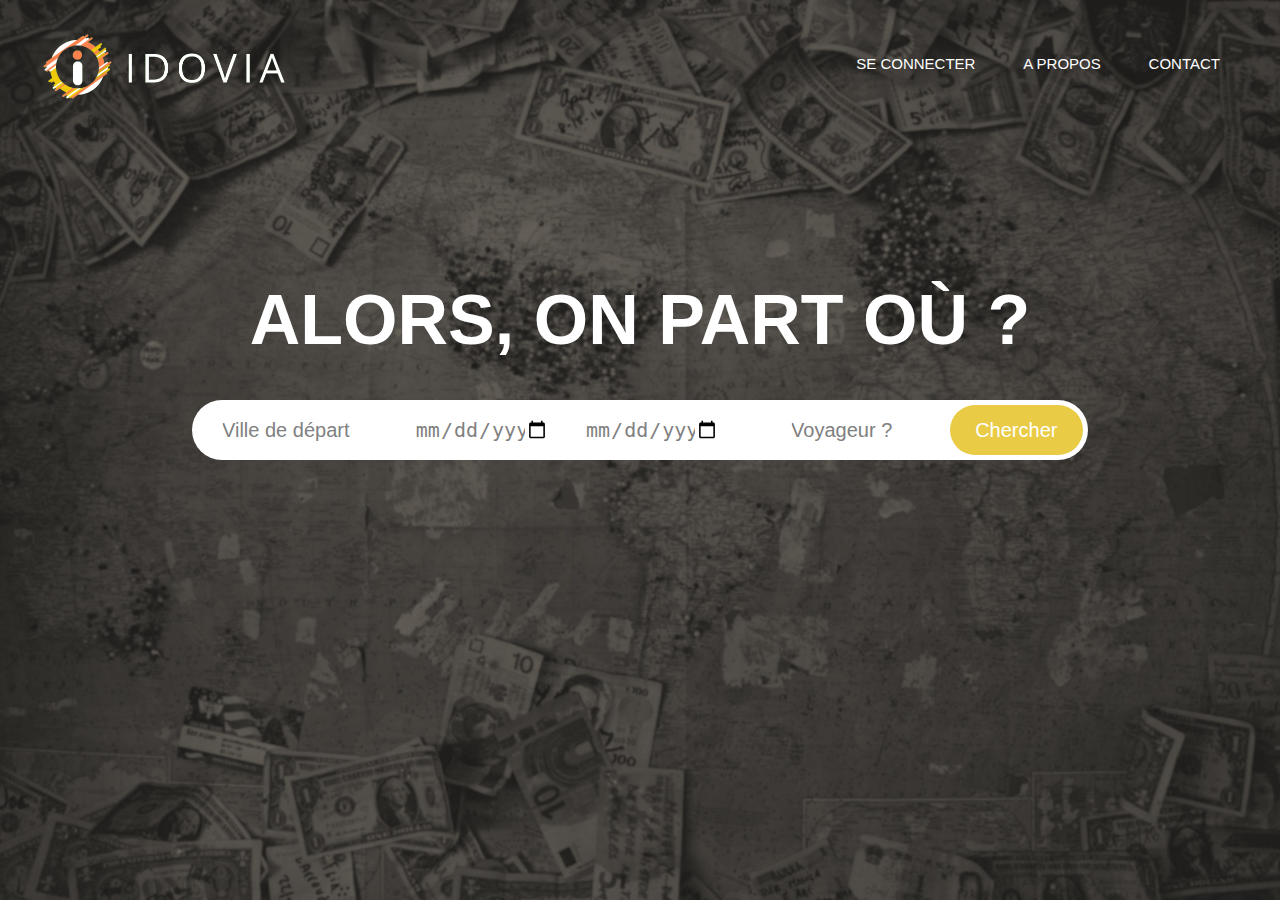
==== src/main/resources/templates/index.html @ ca33d54c "add html and css" ====
<!DOCTYPE html>
<html>
	<head>
		<meta charset="UTF-8">
		<title>Jowe Boy&apos;s Website</title>
		<link rel="stylesheet" href="css/home/computer.css">
	</head>

	<body>
		<header>
			<div class="row">
				<div class="logo">
					<img src="img/idovia-white-logo.png" alt="oe_logo">
				</div>
				<ul class="main-nav">
					<li><a href="">SE CONNECTER</a></li>
					<li><a href="">A PROPOS</a></li>
					<li><a href="">CONTACT</a></li>
				</ul>
			</div>
			<div class="hero">
				<h1>ALORS, ON PART OÙ ?</h1>
				<div class="contact-form">
					<div class="block-city"> 
						<select class="city" name="city">
							<option value="-1" selected>Ville de départ</option>
							<option value="Paris">Paris </option>
							<option value="Lyon">Lyon </option>
							<option value="Lille">Lille </option>
							<option value="Marseille">Marseille </option>
							<option value="Metz">Metz </option>
							<option value="Rennes">Rennes </option>
							<option value="Bordeaux">Bordeaux </option>
							<option value="Nantes">Nantes </option>
							<option value="Metz">Metz </option>
							<option value="Strasbourg">Strasbourg </option>
							<option value="Nice">Nice </option>
						</select>
					</div>
					<div class="block-date"> 
						<input class="date" type="date" name="dateDeparture" placeholder="Début">
					</div>
					<div class="block-date"> 
						<input class="date" type="date" name="dateArrival" placeholder="Fin">
					</div>
					<div class="block-traveler"> 
						<select class="traveler" name="traveler">
							<option value="-1" selected>Voyageur ?</option>
							<option value="1">1 voyageur </option>
							<option value="2">2 voyageurs </option>
						</select>					</div>
					<div class="block-button"> 
						<input class="button-search" type="submit" value="Chercher">
					</div>
				</div>
			</div>
		</header>
	</body>

	<datalist id="cities">
		<option value="Paris"> </option>
		<option value="Lyon"> </option>
		<option value="Lille"> </option>
		<option value="Marseille"> </option>
		<option value="Metz"> </option>
		<option value="Rennes"> </option>
		<option value="Bordeaux"> </option>
		<option value="Nantes"> </option>
		<option value="Metz"> </option>
		<option value="Strasbourg"> </option>
		<option value="Nice"> </option>
	</datalist>

</html>
---- src/main/resources/templates/css/home/computer.css ----
* {
	margin: 0;
	padding: 0;
}

body {
	font-family: monospace;
}

header {
	background-image: url(../../img/background.jpg);
	height: 100vh;
	background-size: cover;
	background-position: center;
}

.main-nav {
	float: right;
	list-style: none;
	margin-top: 55px;
}

.main-nav li {
	display: inline-block;
}

.main-nav li a {
	color: white;
	text-decoration: none;
	padding: 5px 20px;
	font-family: "Roboto", sans-serif;
	font-size: 15px;
}

.main-nav li.active a {
	border-bottom: 1px solid white;
}

.main-nav li a:hover {
	border-bottom: 1px solid white;
}

.logo {
	width: 100px;
	height: auto;
	float: left;
	margin-top: 30px;
}

.logo img {
	width: 250px;

}

.row {
	max-width: 1200px;
	margin: auto;
}

.hero {
	position: absolute;
	top: 100px;
	width: 100%;
}

h1 {
	font-family: "Roboto", sans-serif;
	color: white;
	text-transform: uppercase;
	font-size: 70px;
	text-align: center;
	margin-top: 180px;
	margin-bottom: 40px;
}

.button {
	text-align: center;
	margin-top: 50px;
}

.btn {
	font-family: "Roboto", sans-serif;
	border: 1px solid white;
	padding: 10px 30px;
	color: white;
	margin-right: 5px;
	font-size: 13px;
	text-transform: uppercase;
	text-decoration: none;
}

.btn-one {
	background-color: #f18f01;
}

.button:hover {
	background-color: #f18f01;
	transition: all 0.2s ease-in;
}

.grid-container {
	display: grid;
  	grid-template-columns: auto auto;
  	padding: 10px;
}

.grid-item {
	padding: 20px;
}

.service {
	background-image: url(assets/img-banner@2x.png);
	height: 100vh;
	background-size: cover;
	background-position: center;
}


.contact-form {
	font-family: "Arial", "Helvetica", sans-serif;
	margin-left: 15%;
	margin-right: 15%;
	height: 60px;
	background-color: white;
	border-radius: 40px;
	display: flex;
}


.contact-form .block{
	background-color: white;
	border-radius: 40px;
}

input {
	font-size: 20px;
	border: none;
	height: 100%;
	width: 100%;
	border-radius: 40px;
	color: grey;
}

select {
	font-size: 20px;
	color: grey;
	border: none;
	height: 100%;
	width: 100%;
	border-radius: 40px;
	text-decoration: none;
	background-color: white;
	-webkit-appearance: none;
   -moz-appearance: none;
   	appearance: none;       /* Remove default arrow */
}

.contact-form .block-city {
	height: 60px;
	margin-left: 30px;
	border-radius: 40px;
	width: 20%;
}

.contact-form .block-date {
	height: 60px;
	width: 15%;
	margin-left: 8%;
	margin-left: 4%;
	border-left: #006e90;
	border-right: #006e90;
}

.contact-form .block-traveler {
	margin-left: 8%;
	margin-right: 4%;
	height: 60px;
	width: 15%;
	border-left: #006e90;
	border-right: #006e90;
}

.contact-form .block-button {
	border-radius: 40px;
	margin-left: 5px;
	margin-right: 5px;
	margin-top: 5px;
	width: 17%;
	height: 50px;
} 

.button-search {
	background-color: #E9CB45; /* Green */
    color: white;
    text-align: center;
    text-decoration: none;
    font-size: 20px;
    cursor: pointer;
	transition: all 0.2s ease-in;

}

.button-search:hover {
	background-color: #EA8858;
	transition: all 0.2s ease-in;
}

.contact-section-header {
	color: #282828;
	font-family: "Roboto", sans-serif;
	font-size: 25px;
	margin-bottom: 20px;
}

input[type=number]::-webkit-inner-spin-button,
  input[type=number]::-webkit-outer-spin-button {
    -webkit-appearance: none;
    margin: 0;
 }

 .subject {
 	height: 150px;
 	color: black;
 }

@media
  (-webkit-min-device-pixel-ratio: 2),
  (min-resolution: 192dpi) {
  	.blog {
    	background-image: url(assets/banner-texture@2x.png) !important;
  	}

  	.faq {
    	background-image: url(assets/img-prop-type@2x.jpg) !important;
  	}
}
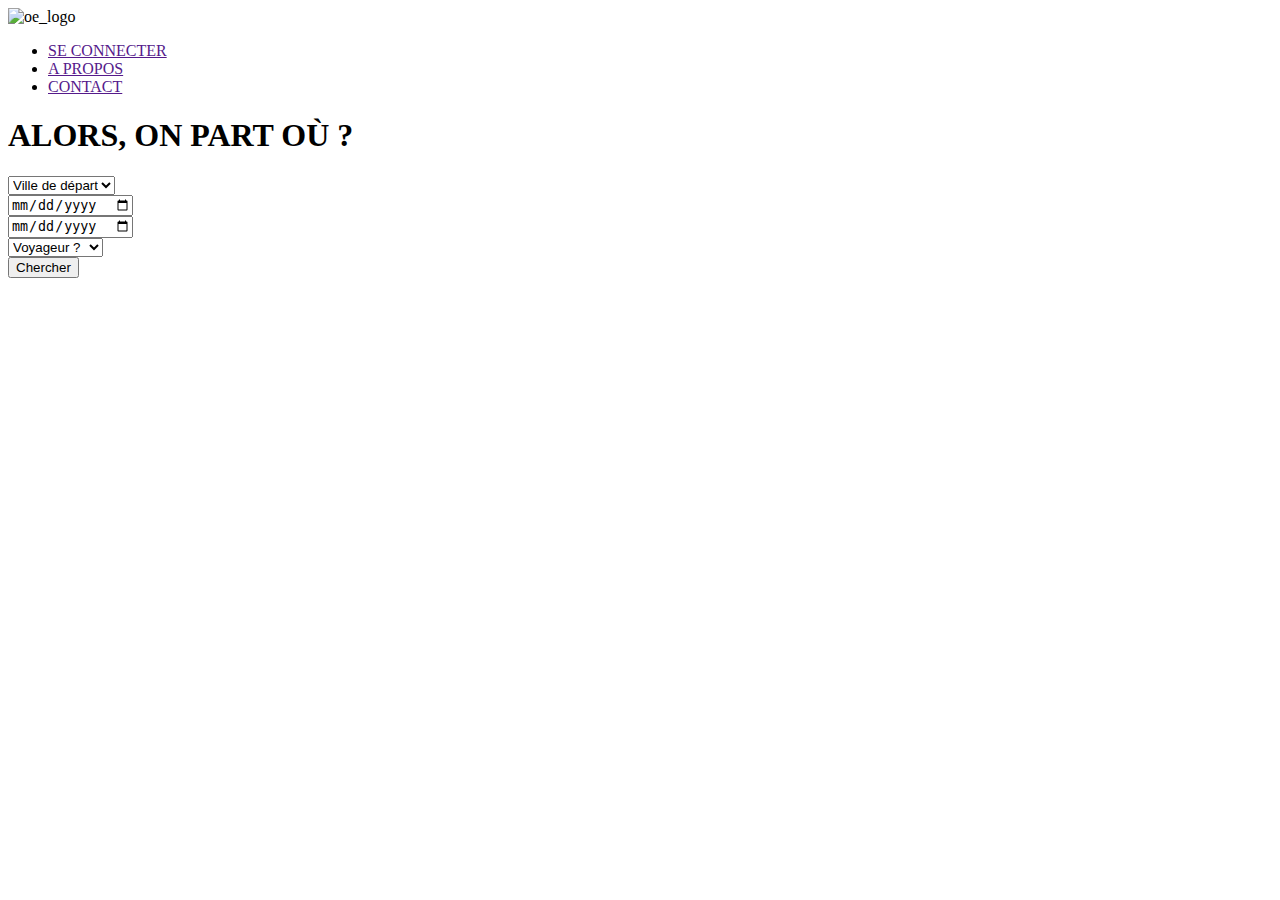
==== commit 38c8e7b9: "adding front vue with thymeleaf" ====
--- a/src/main/resources/templates/index.html
+++ b/src/main/resources/templates/index.html
@@ -1,9 +1,10 @@
 <!DOCTYPE html>
-<html>
+<html lang="fr" xmlns:th="http://www.thymeleaf.org">
 	<head>
 		<meta charset="UTF-8">
-		<title>Jowe Boy&apos;s Website</title>
-		<link rel="stylesheet" href="css/home/computer.css">
+		<title>LazyTravelWeb</title>
+		<script src="js/jquery-2.1.4.js"></script>
+		<link th:href="@{/styles/home/computer.css}" rel="stylesheet"/>
 	</head>
 
 	<body>
@@ -50,11 +51,19 @@
 							<option value="2">2 voyageurs </option>
 						</select>					</div>
 					<div class="block-button"> 
-						<input class="button-search" type="submit" value="Chercher">
+						<!--a th:href="@{lazy-travel-api/findTravel}" class="button-search">Chercher</a-->
+						<button class="button-search" onclick="redirect()">Chercher</button>
 					</div>
 				</div>
 			</div>
 		</header>
+
+		<script>
+			function redirect() {
+				$(".loader-wrapper").fadeIn("slow");
+				window.location.href = "http://localhost:8080/lazy-travel-api/findTravel";
+			}
+		</script>
 	</body>
 
 	<datalist id="cities">
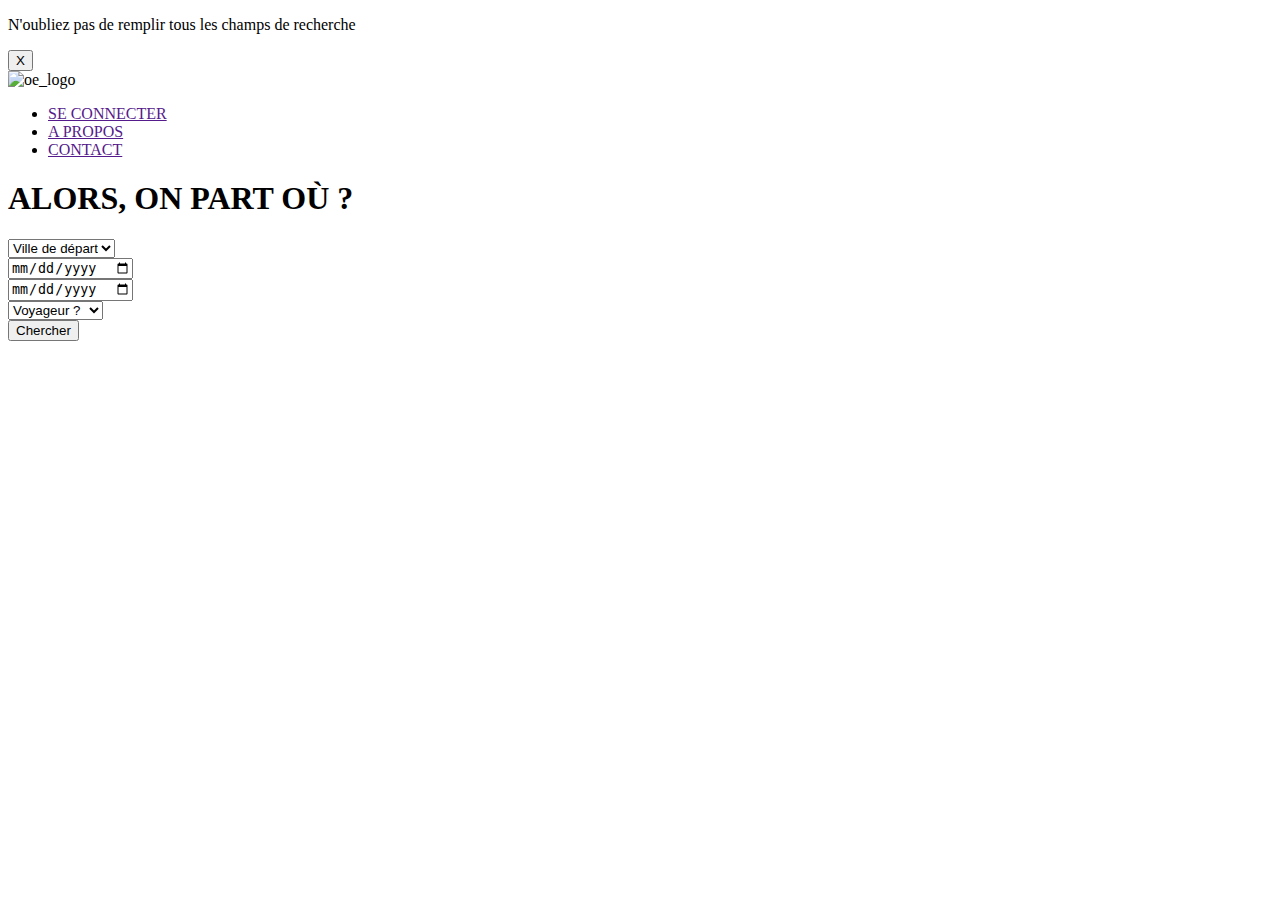
==== commit 1569ec72: "thymeleaf ok" ====
--- a/src/main/resources/templates/index.html
+++ b/src/main/resources/templates/index.html
@@ -4,10 +4,21 @@
 		<meta charset="UTF-8">
 		<title>LazyTravelWeb</title>
 		<script src="js/jquery-2.1.4.js"></script>
+		<script src="js/javascript.js"></script>
 		<link th:href="@{/styles/home/computer.css}" rel="stylesheet"/>
 	</head>
 
 	<body>
+
+		<div class="error-wrapper">
+			<span class="error">
+				<div class="error-text">
+					<p>N'oubliez pas de remplir tous les champs de recherche</p>
+				</div>
+				<button onclick="closeError()" class="error-cross">X</button>
+			</span>
+		</div>
+
 		<header>
 			<div class="row">
 				<div class="logo">
@@ -23,7 +34,7 @@
 				<h1>ALORS, ON PART OÙ ?</h1>
 				<div class="contact-form">
 					<div class="block-city"> 
-						<select class="city" name="city">
+						<select id="departureCity" class="city" name="city">
 							<option value="-1" selected>Ville de départ</option>
 							<option value="Paris">Paris </option>
 							<option value="Lyon">Lyon </option>
@@ -39,13 +50,13 @@
 						</select>
 					</div>
 					<div class="block-date"> 
-						<input class="date" type="date" name="dateDeparture" placeholder="Début">
+						<input id="departureDate" class="date" type="date" name="dateDeparture" placeholder="Début">
 					</div>
 					<div class="block-date"> 
-						<input class="date" type="date" name="dateArrival" placeholder="Fin">
+						<input id="arrivalDate" class="date" type="date" name="dateArrival" placeholder="Fin">
 					</div>
 					<div class="block-traveler"> 
-						<select class="traveler" name="traveler">
+						<select id="nbrPerson" class="traveler" name="traveler">
 							<option value="-1" selected>Voyageur ?</option>
 							<option value="1">1 voyageur </option>
 							<option value="2">2 voyageurs </option>
@@ -59,9 +70,19 @@
 		</header>
 
 		<script>
+			$(".error-wrapper").fadeOut(0);
+
 			function redirect() {
-				$(".loader-wrapper").fadeIn("slow");
-				window.location.href = "http://localhost:8080/lazy-travel-api/findTravel";
+				var departureCity = document.getElementById("departureCity").value;
+				var departureDate = document.getElementById("departureDate").value;
+				var arrivalDate = document.getElementById("arrivalDate").value;
+				var nbrPerson = document.getElementById("nbrPerson").value;
+
+				if (departureCity!=-1 && departureDate!="" && arrivalDate!="" && nbrPerson!=-1) {
+					window.location.href = "http://localhost:8080/lazy-travel-api/findTravel?departureCity="+departureCity+"&departureDate="+departureDate+"&departureHour=07:00&arrivalDate="+arrivalDate+"&arrivalHour=17:00&nbrPerson="+nbrPerson;
+				} else {
+					displayError();
+				}
 			}
 		</script>
 	</body>
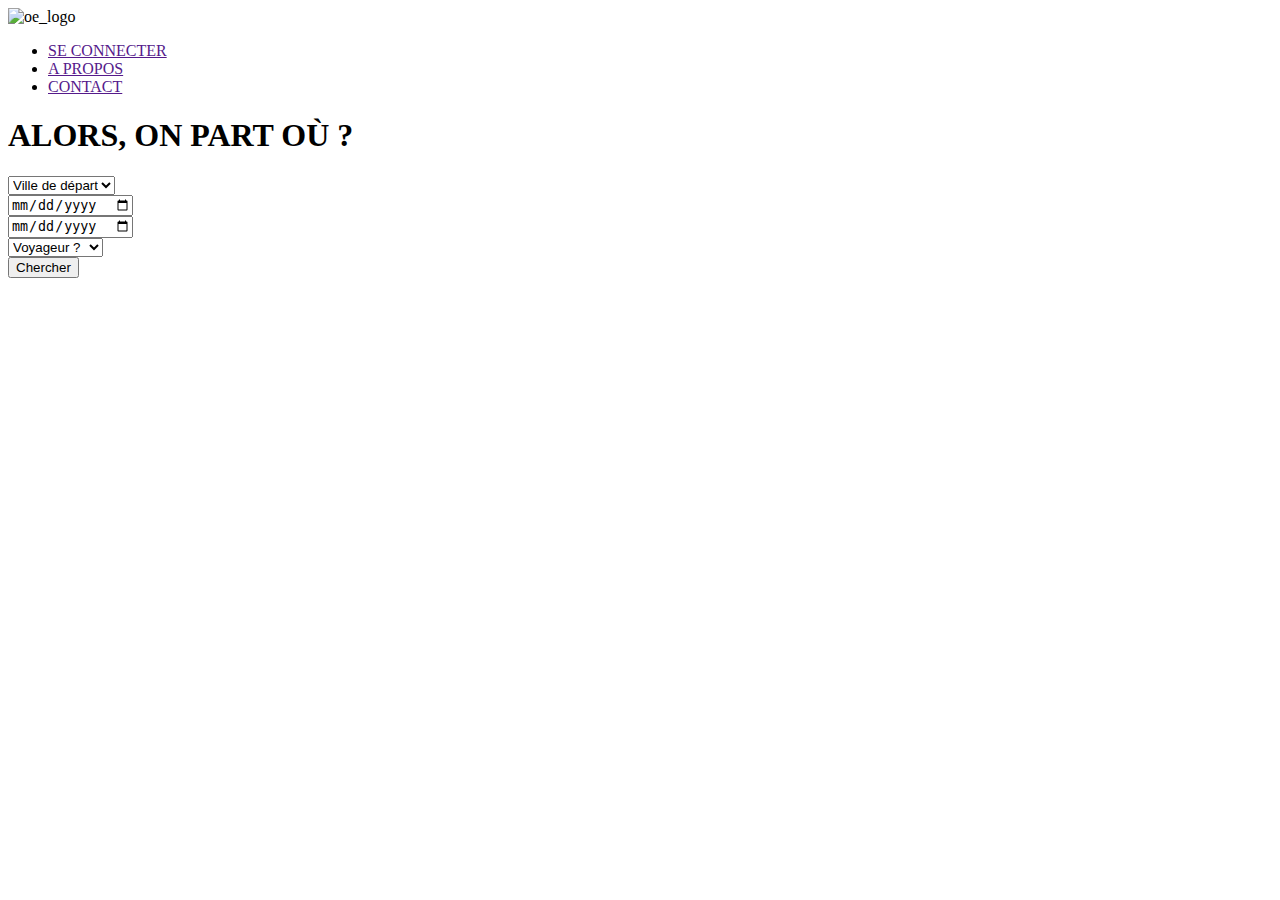
==== commit db33b45b: "version 3.0" ====
--- a/src/main/resources/templates/index.html
+++ b/src/main/resources/templates/index.html
@@ -3,26 +3,19 @@
 	<head>
 		<meta charset="UTF-8">
 		<title>LazyTravelWeb</title>
-		<script src="js/jquery-2.1.4.js"></script>
-		<script src="js/javascript.js"></script>
+		<script th:src="@{/js/jquery-2.1.4.js}"></script>
+		<script th:src="@{/js/javascript.js}"></script>
 		<link th:href="@{/styles/home/computer.css}" rel="stylesheet"/>
 	</head>
 
 	<body>
+		<div id="error-wrapper" class="error-wrapper">
 
-		<div class="error-wrapper">
-			<span class="error">
-				<div class="error-text">
-					<p>N'oubliez pas de remplir tous les champs de recherche</p>
-				</div>
-				<button onclick="closeError()" class="error-cross">X</button>
-			</span>
 		</div>
-
 		<header>
 			<div class="row">
 				<div class="logo">
-					<img src="img/idovia-white-logo.png" alt="oe_logo">
+					<img th:src="@{/img/idovia-white-logo.png}" alt="oe_logo">
 				</div>
 				<ul class="main-nav">
 					<li><a href="">SE CONNECTER</a></li>
@@ -78,10 +71,15 @@
 				var arrivalDate = document.getElementById("arrivalDate").value;
 				var nbrPerson = document.getElementById("nbrPerson").value;
 
-				if (departureCity!=-1 && departureDate!="" && arrivalDate!="" && nbrPerson!=-1) {
-					window.location.href = "http://localhost:8080/lazy-travel-api/findTravel?departureCity="+departureCity+"&departureDate="+departureDate+"&departureHour=07:00&arrivalDate="+arrivalDate+"&arrivalHour=17:00&nbrPerson="+nbrPerson;
+				if (departureCity!=-1 && nbrPerson!=-1) {
+					if (isDateCorrect(departureDate, arrivalDate)) {
+						//window.location.href = "http://localhost:8080/findTravel?departureCity="+departureCity+"&departureDate="+departureDate+"&departureHour=07:00&arrivalDate="+arrivalDate+"&arrivalHour=17:00&nbrPerson="+nbrPerson;
+						window.location.href = "http://idovia-travel.fr/findTravel?departureCity="+departureCity+"&departureDate="+departureDate+"&departureHour=07:00&arrivalDate="+arrivalDate+"&arrivalHour=17:00&nbrPerson="+nbrPerson;
+					} else {
+						displayError("Selectionnez des dates correctes");
+					}
 				} else {
-					displayError();
+					displayError("N'oubliez pas de remplir tous les champs de recherche");
 				}
 			}
 		</script>
